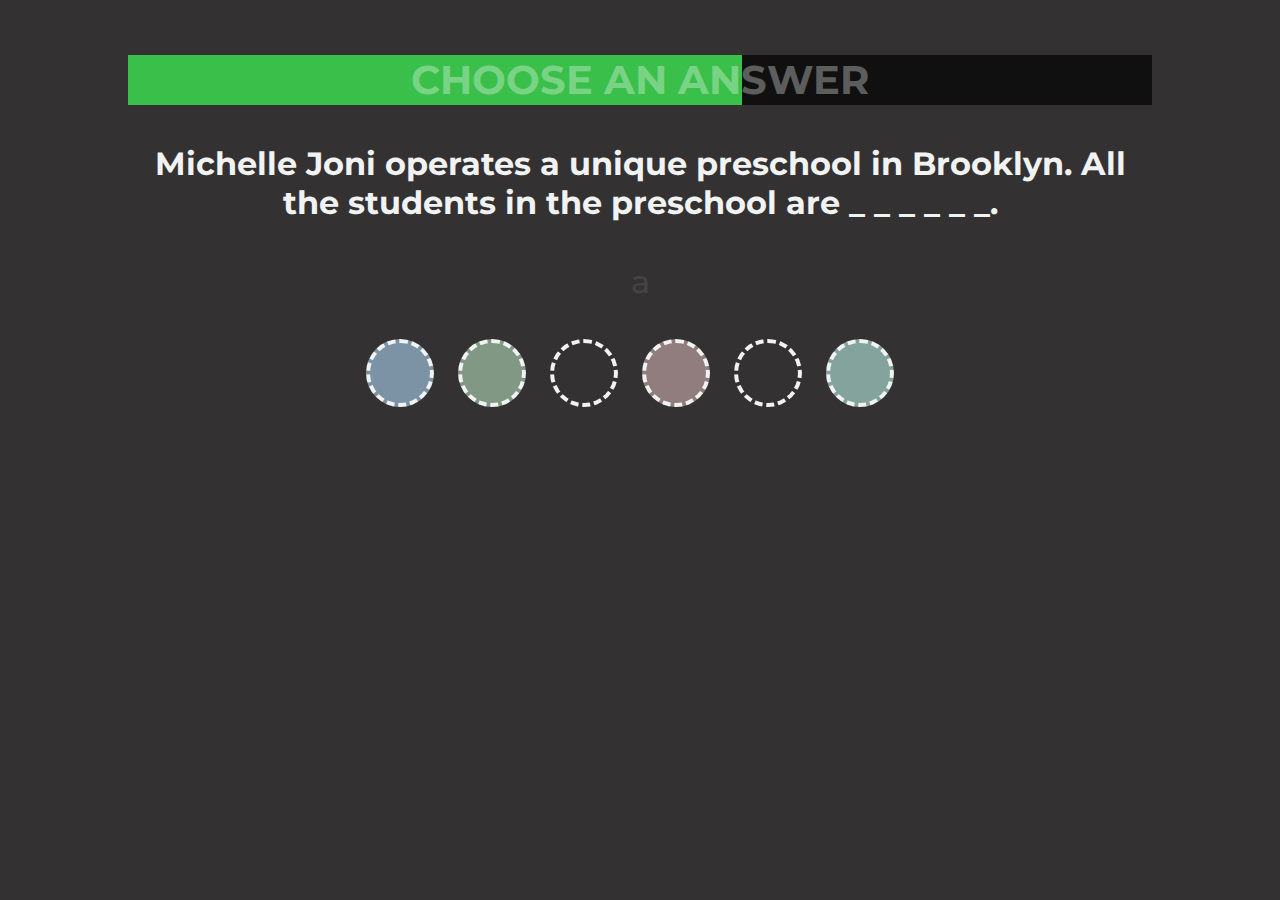
==== answer.html @ 12a815cf "started answers screen" ====
<html>
  <head>
    <!--Meta Content-->
    <meta charset="utf-8">
    <meta name="keywords" content="math, science, game, engage, students, education">
    <meta name="description" content="Contendify is a math and science game that engages students with STEM content.">
    <meta name="viewport" content="width=device-width, initial-scale=1.0, maximum-scale=1.0, user-scalable=no">

    <!--OG Information-->
    <meta property="og:title" content="Contendify">
    <meta property="og:type" content="website">
    <meta property="og:url" content="Enter URL"> <!--Enter URL Here-->
    <meta property="og:site_name" content="Enter Site Name"> <!--Enter Site Name Here-->
    <meta property="og:description" content="Contendify is a math and science game that engages students with STEM content.">
    <meta property="og:image" content="Enter Image Link" /><!--Enter Image Link Here-->

    <!--Twitter-->
    <meta name="twitter:title" content="Contendify">
    <meta name="twitter:description" content="Contendify is a math and science game that engages students with STEM content.">
    <meta name="twitter:image" content="Enter Image for Twitter Card"> <!--Enter Image Link Here-->
    <meta name="twitter:card" content="Enter Image for Twitter Card"> <!--Enter Image Link Here-->

    <!--Title-->
    <title>Contendify. Math and Science Education Game.</title>

    <!--Favicon-->
    <link rel="icon" href="img/favicon.png" type="image/png">
    <link rel="shortcut icon" href="img/favicon.png" type="img/x-icon">

    <!--Bootstrap-->
    <link rel="stylesheet" href="css/bootstrap.min.css">

    <!-- Styles -->
    <link rel="stylesheet" href="css/answer.css">

    <!--Google Fonts-->
    <link href='http://fonts.googleapis.com/css?family=Raleway:400,100,200,300,500,600,700,800,900' rel='stylesheet' type='text/css'>
    <link href="https://fonts.googleapis.com/css?family=Montserrat:300,400,500,700" rel="stylesheet">
    <link href="https://fonts.googleapis.com/css?family=Lato:300,400,400i,700,900" rel="stylesheet">

    <!--FontAwesome-->
    <link rel="stylesheet" href="css/font-awesome.min.css">

    <!--Get jQuery-->
    <script src="https://ajax.googleapis.com/ajax/libs/jquery/3.1.1/jquery.min.js"></script>

    <!--Scripts-->
    <script src="js/modernizr-2.7.1.js"></script>
  </head>
  <body>
    <div class="question-container">
      <div class="timer">
        <div class="timer-progress">
          <div class="timer-bar" style="width:60%"></div>
        </div>
        <div class="timer-text">
          <h3>CHOOSE AN ANSWER</h3>
        </div>
      </div>
      <div class="question">
          <h1>Michelle Joni operates a unique preschool in Brooklyn. All the students in the preschool are <span class="dash">_ _ _ _ _ _.</span></h1>
      </div>
      <div class="answers">a
        <!-- <div class="row-one">
          <div class="answer-one">FROGS</div>
          <div class="answer-two">INMATES</div>
          <div class="answer-three">DEAD</div>
        </div>
        <div class="row-two">
          <div class="answer-four">DYSLEXIC</div>
          <div class="answer-five">FISH</div>
          <div class="answer-six">OLD</div>
        </div>
        <div class="row-three">
          <div class="answer-seven">SATANISTS</div>
          <div class="answer-eight">ADULTS</div>
          <div class="answer-nine">YOOOOOOOOO</div>
        </div> -->
      </div>
      <!-- <div class="answer">
        <input type="text" id="answer" name="answer" placeholder="ENTER YOUR LIE">
        <div class="input-background"></div>
      </div> -->
      <div class="player-indicator">
        <div class="indicator" id="i1" style="display: inline-block;"></div>
        <div class="indicator" id="i2" style="display: inline-block;"></div>
        <div class="indicator" id="iw" style="display: inline-block;"></div>
        <div class="indicator" id="i4" style="display: inline-block;"></div>
        <div class="indicator" id="iw" style="display: inline-block;"></div>
        <div class="indicator" id="i6" style="display: inline-block;"></div>
        <div class="indicator" id="i7" style="display: none;"></div>
        <div class="indicator" id="i8" style="display: none;"></div>
      </div>
    </div>




    <!--Scripts-->
    <script scr="js/main.js" type="text/javascript"></script>

    <!--Smooth Scrolling Script-->
    <script type="text/javascript">
        $(document).ready(function(){

            $("a").on('click', function(event) {
                if (this.hash !== "") {

                    event.preventDefault();
                    var hash = this.hash;

                    $('html, body').animate({

                        scrollTop: $(hash).offset().top
                        }, 800, function(){

                            window.location.hash = hash;

                    });
                }
            });
        });
    </script>

    <!--Loading Screen-->
    <script type="text/javascript">
        var preloader = document.getElementById('preloader');
        window.addEventListener('load', function(){
            preloader.style.display = 'none';
        })
    </script>
  </body>
</html>
---- css/answer.css ----
* {
	margin: 0;
	padding: 0;
}
html, body {
	width: 100%;
	background-color: #333132;
	font-family: 'Montserrat';
  /*font-size: 1.2em;*/
}
.question-container {
  /*background-color: yellow;*/
  width: 80%;
  position: absolute;
	top: 5%;
  left: 50%;
  transform: translate(-50%,0%);
}
.timer {
	padding-top: 10px;
	text-align: center;
}
.timer-progress {
  width: 100%;
	height: 50px;
  background-color: #101010;
}
.timer-bar {
  background-color: #39bf4a;
	height: 50px;
}
.timer h3 {
	color: #ffffff;
	opacity: .32;
	font-size: 40px;
	position: relative;
	margin-top: -50px;
}
.question {
  /*background-color: red;*/
  text-align: center;
  color: #f1f2f2;
  margin-top: 40px;
}
.player-indicator {
  background-color: black;
}
.answers {
  /*background-color: blue;*/
  margin-top: 30px;
  padding-top: 10px;
  color: #434444;
  text-align: center;
	font-size: 2em;
	font-weight: 500;
	width:100%;
}
.row-one {
	margin-bottom: 50px;
}
.row-two {
	margin-bottom: 50px;
}
.row-three {
	/*margin-bottom: 20px;*/
}
.answer-one {
	background-color: #ffffff;
	border-radius: 20px;
	padding: 15px 70px 15px 70px;
	margin-left: 5px;
	margin-right: 5px;
	display: inline;
}
.answer-two {
	background-color: #ffffff;
	border-radius: 20px;
	padding: 15px 70px 15px 70px;
	margin-left: 5px;
	margin-right: 5px;
	display: inline;
}
.answer-three {
	background-color: #ffffff;
	border-radius: 20px;
	padding: 15px 70px 15px 70px;
	margin-left: 5px;
	margin-right: 5px;
	display: inline;
}
.answer-four {
	background-color: #ffffff;
	border-radius: 20px;
	padding: 15px 70px 15px 70px;
	margin-left: 5px;
	margin-right: 5px;
	display: inline;
}
.answer-five {
	background-color: #ffffff;
	border-radius: 20px;
	padding: 15px 70px 15px 70px;
	margin-left: 5px;
	margin-right: 5px;
	display: inline;
}
.answer-six {
	background-color: #ffffff;
	border-radius: 20px;
	padding: 15px 70px 15px 70px;
	margin-left: 5px;
	margin-right: 5px;
	display: inline;
}
.answer-seven {
	background-color: #ffffff;
	border-radius: 20px;
	padding: 15px 70px 15px 70px;
	margin-left: 5px;
	margin-right: 5px;
	display: inline;
}
.answer-eight {
	background-color: #ffffff;
	border-radius: 20px;
	padding: 15px 70px 15px 70px;
	margin-left: 5px;
	margin-right: 5px;
	display: inline;
}
.answer-nine {
	background-color: #ffffff;
	border-radius: 20px;
	padding: 15px 70px 15px 70px;
	margin-left: 5px;
	margin-right: 5px;
	display: inline;
}
.player-indicator {
  background-color: #333132;
	position: absolute;
	top: 115%;
	width: 100%;
	height: 100px;
	text-align: center;
	line-height: 300%;
}
.indicator {
	width: 60px;
	height: 60px;
	margin-right: 20px;
	border-radius: 60px;
	border: 4px dashed #f1f2f2;
}
#i1{
	background: #7b93a5;
}
#i2{
	background: #819984;
}
#i3{
	background: #a3a98a;
}
#i4{
	background: #917d7d;
}
#i5{
	background: #a1947d;
}
#i6{
	background: #84a39d;
}
#i7{
	background: #9581a1;
}
#i8{
	background: #867b77;
}
#iw{
	color: #f1f2f2;
}
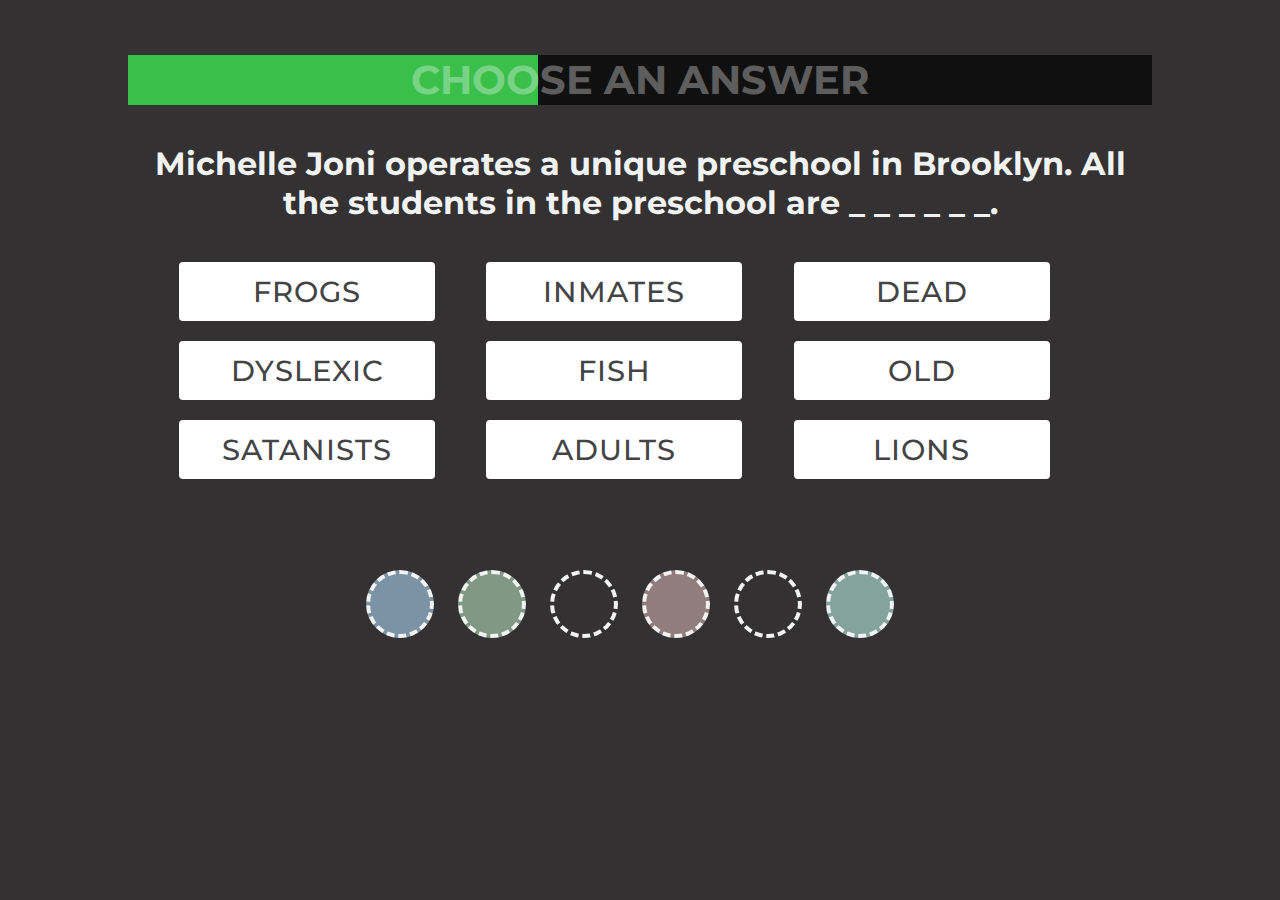
==== commit 8969ab43: "finished answer screen" ====
--- a/answer.html
+++ b/answer.html
@@ -51,7 +51,7 @@
     <div class="question-container">
       <div class="timer">
         <div class="timer-progress">
-          <div class="timer-bar" style="width:60%"></div>
+          <div class="timer-bar" style="width:40%"></div>
         </div>
         <div class="timer-text">
           <h3>CHOOSE AN ANSWER</h3>
@@ -60,27 +60,17 @@
       <div class="question">
           <h1>Michelle Joni operates a unique preschool in Brooklyn. All the students in the preschool are <span class="dash">_ _ _ _ _ _.</span></h1>
       </div>
-      <div class="answers">a
-        <!-- <div class="row-one">
-          <div class="answer-one">FROGS</div>
-          <div class="answer-two">INMATES</div>
-          <div class="answer-three">DEAD</div>
-        </div>
-        <div class="row-two">
-          <div class="answer-four">DYSLEXIC</div>
-          <div class="answer-five">FISH</div>
-          <div class="answer-six">OLD</div>
-        </div>
-        <div class="row-three">
-          <div class="answer-seven">SATANISTS</div>
-          <div class="answer-eight">ADULTS</div>
-          <div class="answer-nine">YOOOOOOOOO</div>
-        </div> -->
+      <div class="answers">
+        <input class="answer-one" type="submit" value="FROGS" style="display: block;">
+        <input class="answer-two" type="submit" value="INMATES" style="display: block;">
+        <input class="answer-three" type="submit" value="DEAD" style="display: block;">
+        <input class="answer-four" type="submit" value="DYSLEXIC" style="display: block;">
+        <input class="answer-five" type="submit" value="FISH" style="display: block;">
+        <input class="answer-six" type="submit" value="OLD" style="display: block;">
+        <input class="answer-seven" type="submit" value="SATANISTS" style="display: block;">
+        <input class="answer-eight" type="submit" value="ADULTS" style="display: block;">
+        <input class="answer-nine" type="submit" value="LIONS" style="display: block;">
       </div>
-      <!-- <div class="answer">
-        <input type="text" id="answer" name="answer" placeholder="ENTER YOUR LIE">
-        <div class="input-background"></div>
-      </div> -->
       <div class="player-indicator">
         <div class="indicator" id="i1" style="display: inline-block;"></div>
         <div class="indicator" id="i2" style="display: inline-block;"></div>
--- a/css/answer.css
+++ b/css/answer.css
@@ -6,10 +6,8 @@
 	width: 100%;
 	background-color: #333132;
 	font-family: 'Montserrat';
-  /*font-size: 1.2em;*/
 }
 .question-container {
-  /*background-color: yellow;*/
   width: 80%;
   position: absolute;
 	top: 5%;
@@ -37,7 +35,6 @@
 	margin-top: -50px;
 }
 .question {
-  /*background-color: red;*/
   text-align: center;
   color: #f1f2f2;
   margin-top: 40px;
@@ -46,95 +43,120 @@
   background-color: black;
 }
 .answers {
-  /*background-color: blue;*/
   margin-top: 30px;
   padding-top: 10px;
-  color: #434444;
   text-align: center;
 	font-size: 2em;
 	font-weight: 500;
-	width:100%;
-}
-.row-one {
-	margin-bottom: 50px;
-}
-.row-two {
-	margin-bottom: 50px;
-}
-.row-three {
-	/*margin-bottom: 20px;*/
+	width: 100%;
+	height: 300px;
+}
+.answers input {
+    background-color: #fff;
+    color: #434444;
+    border: none;
+    border-radius: 4px;
+    cursor: pointer;
+    font-size: 0.9em;
+    font-family: 'Montserrat';
+    font-weight: 500;
+    letter-spacing: 1px;
+}
+.answers input:focus {
+  outline-color: #39b54a;
+}
+.answers input:hover {
+	background-color: #39b54a;
+	color: #f1f2f2;
+	font-weight: 700;
 }
 .answer-one {
-	background-color: #ffffff;
-	border-radius: 20px;
-	padding: 15px 70px 15px 70px;
-	margin-left: 5px;
-	margin-right: 5px;
-	display: inline;
-}
+	background-color: #fff;
+	width: 25%;
+	float: left;
+	margin-left: 5%;
+	padding: 12px 1.66%;
+	border-radius: 10px;
+	border: none;
+}
+
 .answer-two {
-	background-color: #ffffff;
-	border-radius: 20px;
-	padding: 15px 70px 15px 70px;
-	margin-left: 5px;
-	margin-right: 5px;
-	display: inline;
+	background-color: #fff;
+	width: 25%;
+	float: left;
+	margin-left: 5%;
+	padding: 12px 1.66%;
+	border-radius: 10px;
+	border: none;
 }
 .answer-three {
-	background-color: #ffffff;
-	border-radius: 20px;
-	padding: 15px 70px 15px 70px;
-	margin-left: 5px;
-	margin-right: 5px;
-	display: inline;
+	background-color: #fff;
+	width: 25%;
+	float: left;
+	margin-left: 5%;
+	padding: 12px 1.66%;
+	border-radius: 10px;
+	border: none;
 }
 .answer-four {
-	background-color: #ffffff;
-	border-radius: 20px;
-	padding: 15px 70px 15px 70px;
-	margin-left: 5px;
-	margin-right: 5px;
-	display: inline;
+	background-color: #fff;
+	width: 25%;
+	float: left;
+	margin-left: 5%;
+	padding: 12px 1.66%;
+	border-radius: 10px;
+	border: none;
+	margin-top: 20px;
 }
 .answer-five {
-	background-color: #ffffff;
-	border-radius: 20px;
-	padding: 15px 70px 15px 70px;
-	margin-left: 5px;
-	margin-right: 5px;
-	display: inline;
+	background-color: #fff;
+	width: 25%;
+	float: left;
+	margin-left: 5%;
+	padding: 12px 1.66%;
+	border-radius: 10px;
+	margin-top: 20px;
+	border: none;
 }
 .answer-six {
-	background-color: #ffffff;
-	border-radius: 20px;
-	padding: 15px 70px 15px 70px;
-	margin-left: 5px;
-	margin-right: 5px;
-	display: inline;
+	background-color: #fff;
+	width: 25%;
+	float: left;
+	margin-left: 5%;
+	padding: 12px 1.66%;
+	border-radius: 10px;
+	border: none;
+	margin-top: 20px;
 }
 .answer-seven {
-	background-color: #ffffff;
-	border-radius: 20px;
-	padding: 15px 70px 15px 70px;
-	margin-left: 5px;
-	margin-right: 5px;
-	display: inline;
+	background-color: #fff;
+	width: 25%;
+	float: left;
+	margin-left: 5%;
+	padding: 12px 1.66%;
+	border-radius: 10px;
+	border: none;
+	margin-top: 20px;
 }
 .answer-eight {
-	background-color: #ffffff;
-	border-radius: 20px;
-	padding: 15px 70px 15px 70px;
-	margin-left: 5px;
-	margin-right: 5px;
-	display: inline;
+	background-color: #fff;
+	width: 25%;
+	float: left;
+	margin-left: 5%;
+	padding: 12px 1.66%;
+	border-radius: 10px;
+	border: none;
+	margin-top: 20px;
 }
 .answer-nine {
-	background-color: #ffffff;
-	border-radius: 20px;
-	padding: 15px 70px 15px 70px;
-	margin-left: 5px;
-	margin-right: 5px;
-	display: inline;
+	background-color: #fff;
+	width: 25%;
+	float: left;
+	margin-left: 5%;
+	padding: 12px 1.66%;
+	border-radius: 10px;
+	border: none;
+	margin-top: 20px;
 }
 .player-indicator {
   background-color: #333132;
@@ -144,6 +166,7 @@
 	height: 100px;
 	text-align: center;
 	line-height: 300%;
+	margin-top: -70px;
 }
 .indicator {
 	width: 60px;
@@ -179,3 +202,13 @@
 #iw{
 	color: #f1f2f2;
 }
+
+/*Overriding Default Highlight Color*/
+::selection {
+  background: #39b54a; /* WebKit/Blink Browsers */
+  color: #f1f2f2;
+}
+::-moz-selection {
+  background: #39b54a; /* Gecko Browsers */
+  color: #f1f2f2;
+}
